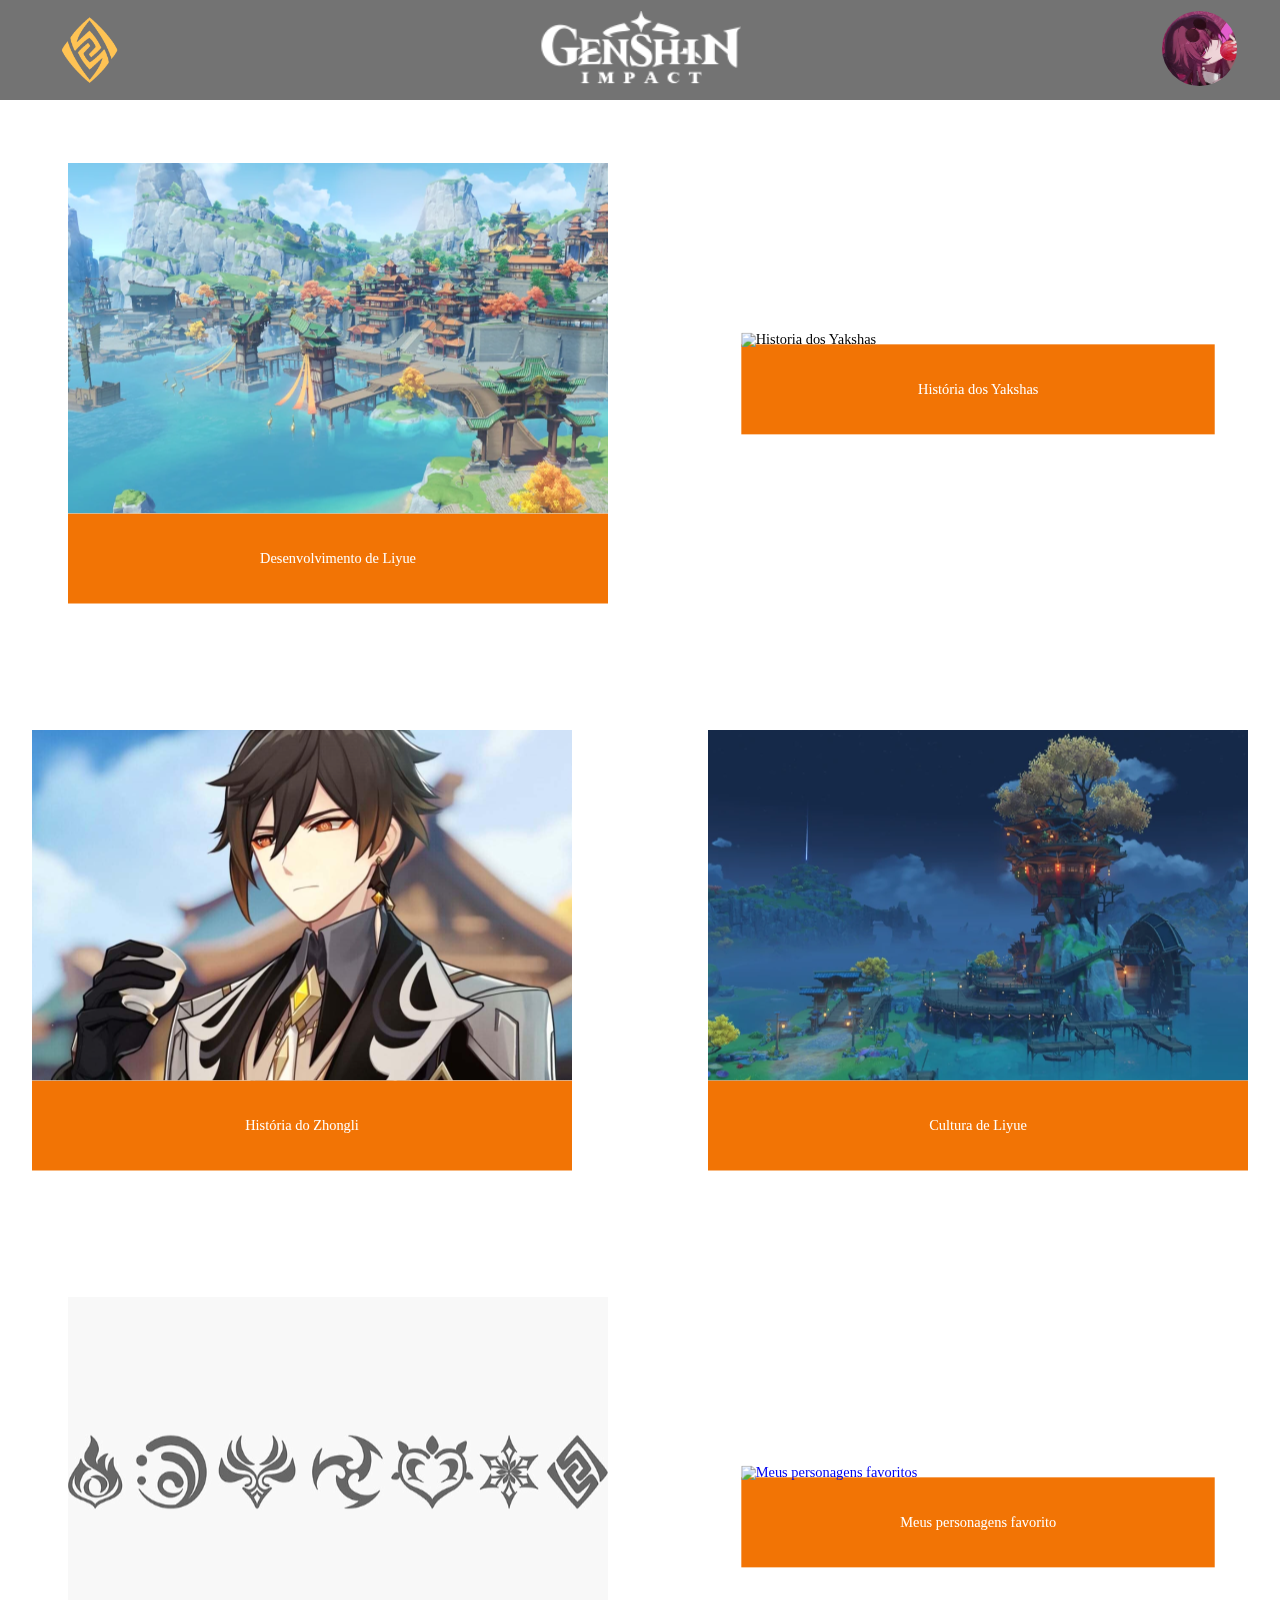
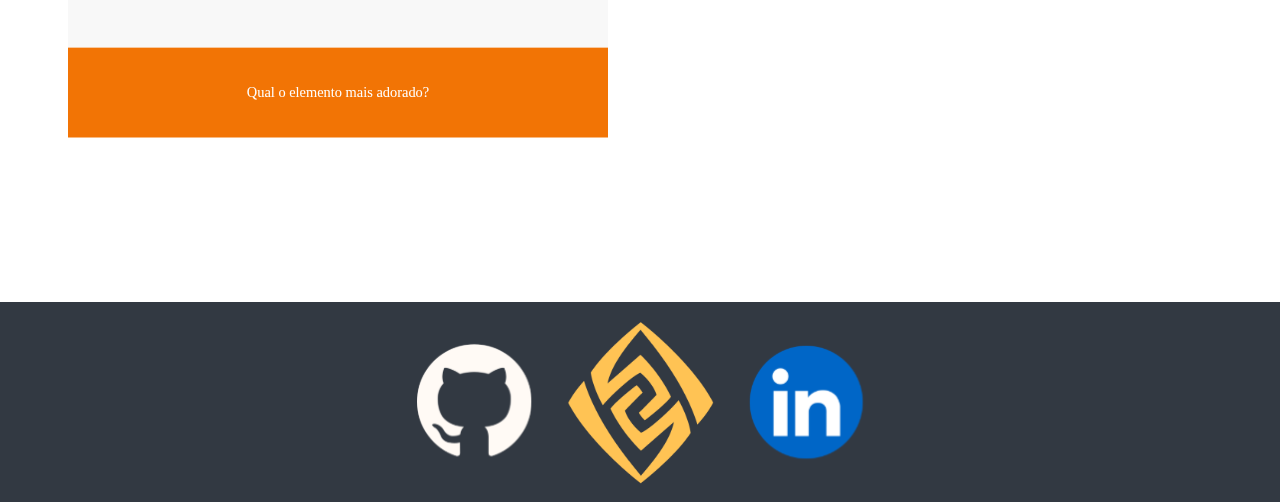
==== web-data-viz/public/index.html @ 5c1c45b5 "integrando a web-data-viz" ====
<!DOCTYPE html>
<html lang="pt-br">

<head>
    <meta charset="UTF-8">
    <meta http-equiv="X-UA-Compatible" content="IE=edge">
    <meta name="viewport" content="width=device-width, initial-scale=1.0">
    <title>Seja Bem-vindo</title>
    <link rel="stylesheet" href="css/Reset.css">
    <link rel="stylesheet" href="css/home.css">
    <script src="js/sessao.js"></script>
</head>

<body onload="selecao()">
    <nav class="headerpai">
        <div class="headerfilho">
            <img src="src/img/elementos brancos/elemento Geo.png" alt="Elemento Geo" class="hf1">
            <img src="src/img/outros/Logo genshin.png " alt="Logo Genshin Impact" class="hf2">
            <a href="login.html" id="login"><img src="src/img/outros/profile pic.webp" alt="Imagem da conta do Usuario"
                    class="hf3"></a>
        </div>
    </nav>

    <div class="primeiraLinha">
        <div class="quadrado q1" id="quadradoQ1">
            <img src="src/img/imagens_home/Quadrado1.svg" alt="Porto de Liyue">
            <div class="texto_quadrado">
                <h1>Desenvolvimento de Liyue</h1>
            </div>
        </div>


        <div class="quadrado q2" id="quadradoQ2">
            <img src="src/img/imagens_home/Quadrado2.svg" alt="Historia dos Yakshas">
            <div class="texto_quadrado">
                <h1>História dos Yakshas</h1>
            </div>
        </div>
    </div>

    <div class="segundaLinha">
        <div class="quadrado q3" id="quadradoQ3">
            <img src="src/img/imagens_home/Quadrado3.svg" alt="História do Zhongli">
            <div class="texto_quadrado">
                <h1>História do Zhongli</h1>
            </div>
        </div>


        <div class="quadrado q4" id="quadradoQ4">
            <img src="src/img/imagens_home/Quadrado4.svg" alt="Cultura de Liyue">
            <div class="texto_quadrado">
                <h1>Cultura de Liyue</h1>
            </div>
        </div>
    </div>

    <div class="terceiraLinha">
        <div class="quadrado q5">
            <img src="src/img/imagens_home/Quadrado5.svg" alt="Elementos do genshin">
            <div class="texto_quadrado">
                <h1>Qual o elemento mais adorado?</h1>
            </div>
        </div>


        <div class="quadrado q6">
            <a href="Pagina de personagens.html">
                <img src="src/img/imagens_home/Quadrado6.svg" alt="Meus personagens favoritos">
                <div class="texto_quadrado">
                    <h1>Meus personagens favorito</h1>
                </div>
            </a>
        </div>
    </div>

    <footer>
        <a href="https://github.com/LucasCanuto4874/Blog_de_Liyue"><img src="src/img/outros/logo github.svg"
                alt="github"></a>
        <img src="src/img/elementos brancos/elemento Geo.png" alt="Elemento Geo" class="geoimgfooter">
        <img src="src/img/outros/logo likedin.svg" alt="likedin">
    </footer>

    <script src="js/publi.js"></script>
</body>

</html>
---- web-data-viz/public/css/home.css ----
@font-face {
    font-family: sdk;
    src: url(../src/font/ja-jp.ttf);
}

@font-face {
    font-family: josefin;
    src: url(../src/font/JosefinSans-VariableFont_wght.ttf);
}

:root {
    --azul_33_brilho: #274E81;
    --azul_principal: #1B3659;
    --branco: #ffffff;
    --azul_13_saturacao: #323942;
    --vermelho_58_brilho: #FB2D2D;
    --azul_login: #00AEE5;
    --cinza: #A8A8A8;
    --laranja_76_saturação: #D9761E;
    --laranja_principal: #F27405;
}

body,
html {
    margin: 0;
    padding: 0;
    height: 100%;
}

body {
    background-image: url(../src/img/imagens_home/fundo_home.svg);
    background-repeat: no-repeat;
    background-size: cover;
}

/* Css do Header */
.headerpai {
    background-color: rgb(0, 0, 0, 0.55);
    height: 100px;
    width: 100%;
}

.headerfilho {
    display: flex;
    justify-content: space-between;
    align-items: center;
    height: 100%;
    width: 100%;
}

.headerfilho .hf1 {
    width: 59px;
    height: 68px;
    margin-left: 60px;
}

.headerfilho .hf2 {
    align-self: center;
    width: fit-content;
    height: 78px;
}

.headerfilho .hf3 {
    width: fit-content;
    height: 75px;
    border-radius: 100%;
    margin-right: 43px;
}

/* Fim do Css do Header */


/* Css dos cards */

.primeiraLinha{
    display: flex;
    justify-content: center;
    align-items: center;
}
/* segunda linha dos cards */
.segundaLinha{
    display: flex;
    justify-content: center;
    align-items: center;
}
/* terceira linha dos cards */
.terceiraLinha{
    display: flex;
    justify-content: center;
    align-items: center;
}
a{
    text-decoration: none;
}

/* css dos cards */
.quadrado{
    width: 600px;
    height: fit-content;
    margin: 3%;
    transition: 0.6s;
    cursor: pointer;
    transform: scale(0.9);
}
.texto_quadrado{
    width: 100%;
    height: 100px;
    background-color: var(--laranja_principal);
    display: flex;
    justify-content: center;
    align-items: center;
    margin-top: -3px;
}
.texto_quadrado h1{
    color: var(--branco);
    font-family: sdk;
}
/* Animação dos quadrado */

.primeiraLinha .q1:hover{
    transform: scale(1);
}
.primeiraLinha .q2:hover{
    transform: scale(1);
}   
.segundaLinha .q3:hover{
    transform: scale(1);
}   
.segundaLinha .q4:hover{
    transform: scale(1);
}
.terceiraLinha .q5:hover{
    transform: scale(1);
}    
.terceiraLinha .q6:hover{
    transform: scale(1);
}       

/* css do footer */
footer {
    display: flex;
    justify-content: center;
    align-items: center;
    width: 100%;
    height: 200px;
    background: var(--azul_13_saturacao);
    margin-top: 102px;
}

footer .geoimgfooter {
    height: 167px;
    width: 153px;
}

footer img {
    padding: 16px;
}

footer a {
    text-decoration: none;
}
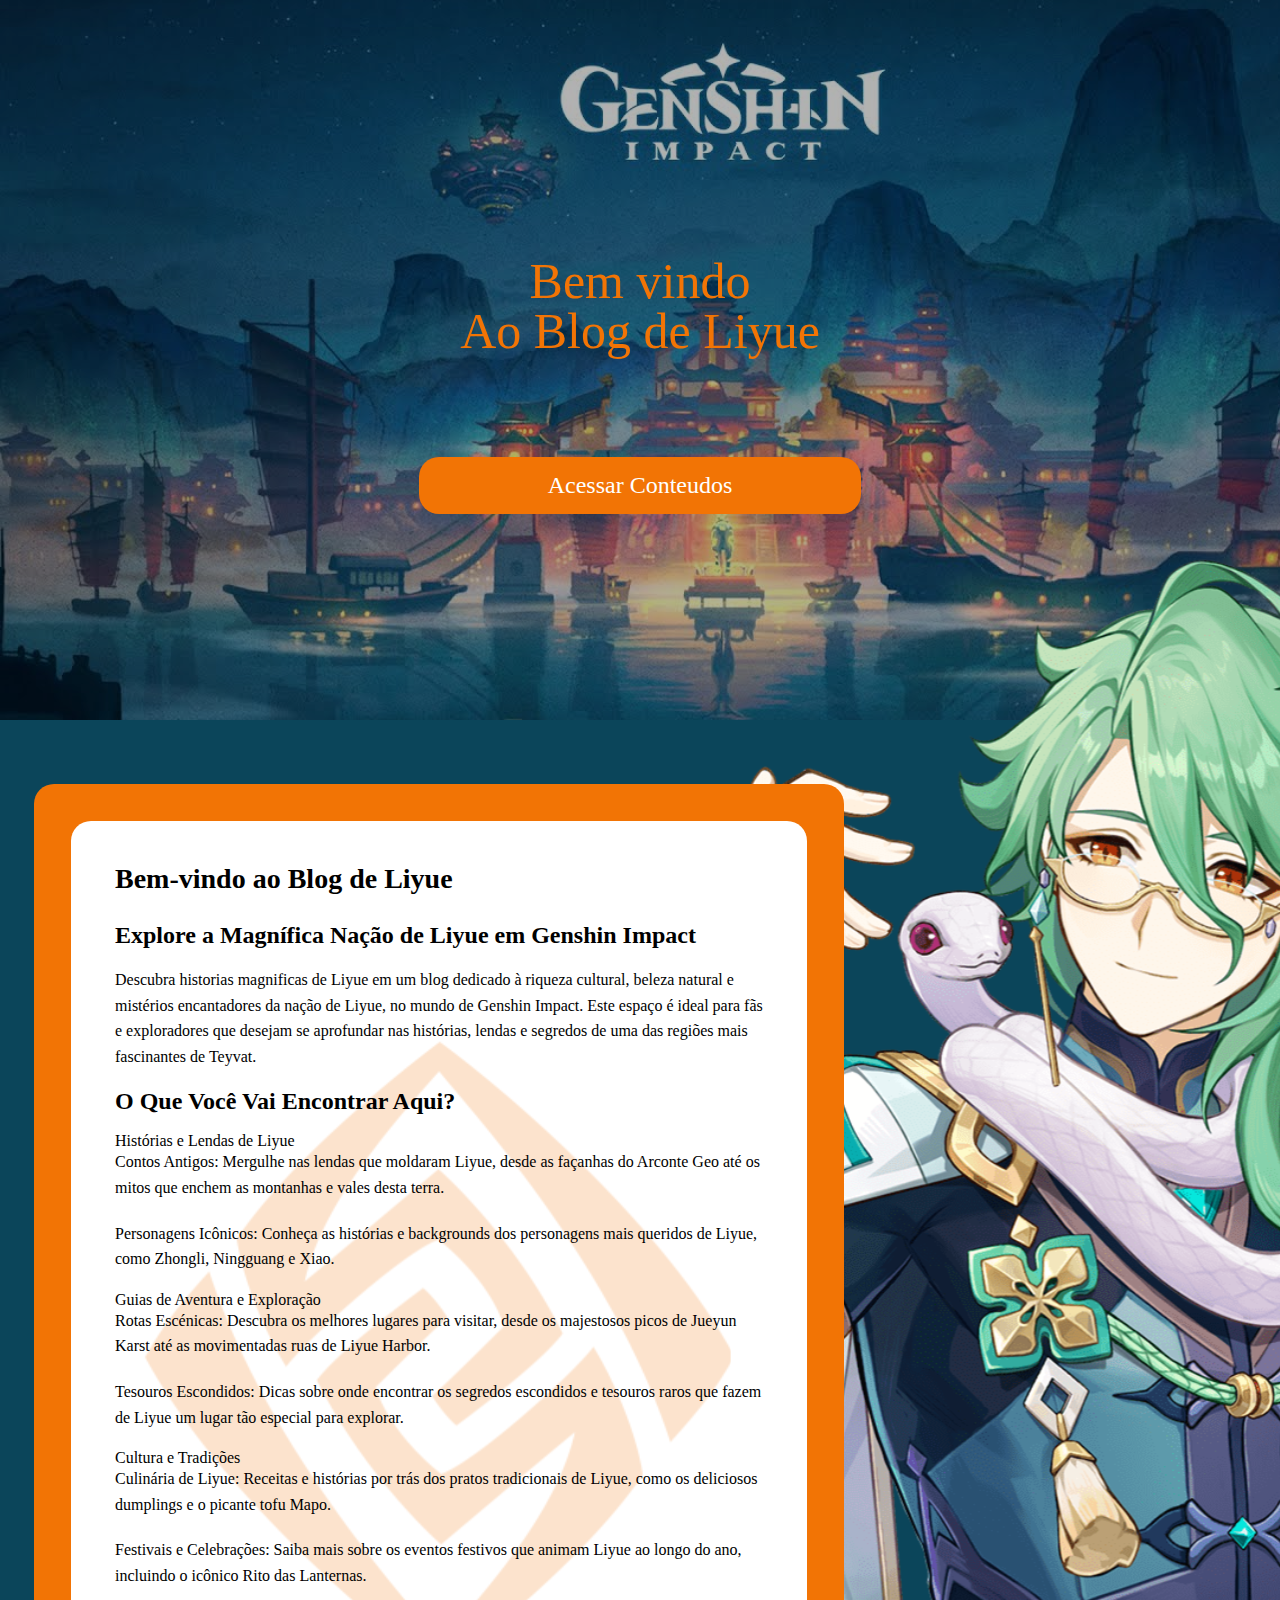
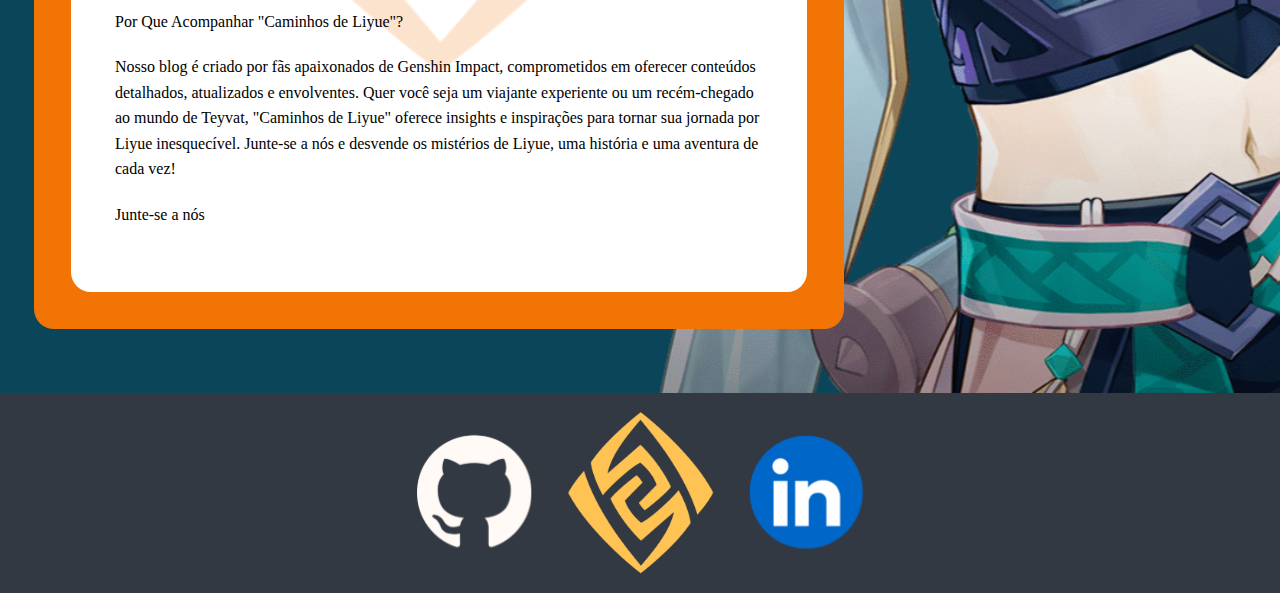
==== commit 007f36a7: "Adicionando a pagina de apresentação juntamente com a sua estilização, estilizando os toques finais," ====
--- a/web-data-viz/public/index.html
+++ b/web-data-viz/public/index.html
@@ -3,75 +3,74 @@
 
 <head>
     <meta charset="UTF-8">
-    <meta http-equiv="X-UA-Compatible" content="IE=edge">
     <meta name="viewport" content="width=device-width, initial-scale=1.0">
-    <title>Seja Bem-vindo</title>
     <link rel="stylesheet" href="css/Reset.css">
-    <link rel="stylesheet" href="css/home.css">
-    <script src="js/sessao.js"></script>
+    <link rel="stylesheet" href="css/index.css">
+    <title>Bem vindo Ao Blog de Liyue!</title>
 </head>
 
-<body onload="selecao()">
-    <nav class="headerpai">
-        <div class="headerfilho">
-            <img src="src/img/elementos brancos/elemento Geo.png" alt="Elemento Geo" class="hf1">
-            <img src="src/img/outros/Logo genshin.png " alt="Logo Genshin Impact" class="hf2">
-            <a href="login.html" id="login"><img src="src/img/outros/profile pic.webp" alt="Imagem da conta do Usuario"
-                    class="hf3"></a>
-        </div>
-    </nav>
+<body>
 
-    <div class="primeiraLinha">
-        <div class="quadrado q1" id="quadradoQ1">
-            <img src="src/img/imagens_home/Quadrado1.svg" alt="Porto de Liyue">
-            <div class="texto_quadrado">
-                <h1>Desenvolvimento de Liyue</h1>
-            </div>
-        </div>
-
-
-        <div class="quadrado q2" id="quadradoQ2">
-            <img src="src/img/imagens_home/Quadrado2.svg" alt="Historia dos Yakshas">
-            <div class="texto_quadrado">
-                <h1>História dos Yakshas</h1>
+    <div class="imgbanner">
+        <div class="textpai">
+            <div class="textPrincipal">
+                <h1>Bem vindo <br> Ao Blog de Liyue</h1>
+                <button onclick="window.location.href='conteudos.html'">Acessar Conteudos</button>
             </div>
         </div>
     </div>
 
-    <div class="segundaLinha">
-        <div class="quadrado q3" id="quadradoQ3">
-            <img src="src/img/imagens_home/Quadrado3.svg" alt="História do Zhongli">
-            <div class="texto_quadrado">
-                <h1>História do Zhongli</h1>
+    <div class="conteudoPai">
+        <div class="qLaranja">
+            <div class="qBranco">
+                <h1 class="titulo">Bem-vindo ao Blog de Liyue</h1>
+
+      
+                    <p class="tituloSection">Explore a Magnífica Nação de Liyue em Genshin Impact</p>
+                    <p class="paragrafo">Descubra historias magnificas de Liyue em um blog dedicado à riqueza cultural,
+                        beleza natural e mistérios encantadores da nação de Liyue, no mundo de Genshin Impact. Este
+                        espaço é ideal para fãs e exploradores que desejam se aprofundar nas histórias, lendas e
+                        segredos de uma das regiões mais fascinantes de Teyvat.</p>
+             
+
+               
+                    <p class="tituloSection">O Que Você Vai Encontrar Aqui?</p>
+                    <div class="subSection">
+                        <p>Histórias e Lendas de Liyue</p>
+                        <p class="paragrafo">Contos Antigos: Mergulhe nas lendas que moldaram Liyue, desde as façanhas
+                            do Arconte Geo até os mitos que enchem as montanhas e vales desta terra.</p>
+                        <p class="paragrafo">Personagens Icônicos: Conheça as histórias e backgrounds dos personagens
+                            mais queridos de Liyue, como <span>Zhongli</span>, <span>Ningguang</span> e <span>Xiao</span>.</p>
+                    </div>
+
+                    <div class="subSection">
+                        <p>Guias de Aventura e Exploração</p>
+                        <p class="paragrafo">Rotas Escénicas: Descubra os melhores lugares para visitar, desde os
+                            majestosos picos de Jueyun Karst até as movimentadas ruas de Liyue Harbor.</p>
+                        <p class="paragrafo">Tesouros Escondidos: Dicas sobre onde encontrar os segredos escondidos e
+                            tesouros raros que fazem de Liyue um lugar tão especial para explorar.</p>
+                    </div>
+
+                    <div class="subSection">
+                        <p>Cultura e Tradições</p>
+                        <p class="paragrafo">Culinária de Liyue: Receitas e histórias por trás dos pratos tradicionais
+                            de Liyue, como os deliciosos dumplings e o picante tofu Mapo.</p>
+                        <p class="paragrafo">Festivais e Celebrações: Saiba mais sobre os eventos festivos que animam
+                            Liyue ao longo do ano, incluindo o icônico Rito das Lanternas.</p>
+                    </div>
+               
+
+                <p class="paragrafo">Por Que Acompanhar <span>"Caminhos de Liyue"</span>?</p>
+                <p class="paragrafo">Nosso blog é criado por fãs apaixonados de Genshin Impact, comprometidos em
+                    oferecer conteúdos detalhados, atualizados e envolventes. Quer você seja um viajante experiente ou
+                    um recém-chegado ao mundo de Teyvat, <span>"Caminhos de Liyue"</span> oferece insights
+                    e inspirações para tornar sua jornada por Liyue inesquecível. Junte-se a nós e desvende os mistérios
+                    de Liyue, uma história e uma aventura de cada vez!</p>
+
+                <p class="paragrafo">Junte-se a nós</p>
             </div>
         </div>
-
-
-        <div class="quadrado q4" id="quadradoQ4">
-            <img src="src/img/imagens_home/Quadrado4.svg" alt="Cultura de Liyue">
-            <div class="texto_quadrado">
-                <h1>Cultura de Liyue</h1>
-            </div>
-        </div>
-    </div>
-
-    <div class="terceiraLinha">
-        <div class="quadrado q5">
-            <img src="src/img/imagens_home/Quadrado5.svg" alt="Elementos do genshin">
-            <div class="texto_quadrado">
-                <h1>Qual o elemento mais adorado?</h1>
-            </div>
-        </div>
-
-
-        <div class="quadrado q6">
-            <a href="Pagina de personagens.html">
-                <img src="src/img/imagens_home/Quadrado6.svg" alt="Meus personagens favoritos">
-                <div class="texto_quadrado">
-                    <h1>Meus personagens favorito</h1>
-                </div>
-            </a>
-        </div>
+        <img src="src/img/imagens_home/Baizhu_home.svg" alt="Imagem do Bhaizu muito grande">
     </div>
 
     <footer>
@@ -80,8 +79,6 @@
         <img src="src/img/elementos brancos/elemento Geo.png" alt="Elemento Geo" class="geoimgfooter">
         <img src="src/img/outros/logo likedin.svg" alt="likedin">
     </footer>
-
-    <script src="js/publi.js"></script>
 </body>
 
 </html>--- a/web-data-viz/public/css/index.css
+++ b/web-data-viz/public/css/index.css
@@ -0,0 +1,163 @@
+@font-face {
+    font-family: sdk;
+    src: url(../src/font/ja-jp.ttf);
+}
+
+@font-face {
+    font-family: josefin;
+    src: url(../src/font/JosefinSans-VariableFont_wght.ttf);
+}
+
+:root {
+    --azul_33_brilho: #274E81;
+    --azul_principal: #1B3659;
+    --branco: #ffffff;
+    --azul_13_saturacao: #323942;
+    --vermelho_58_brilho: #FB2D2D;
+    --azul_login: #00AEE5;
+    --cinza: #A8A8A8;
+    --laranja_76_saturação: #D9761E;
+    --laranja_principal: #F27405;
+}
+
+body,
+html {
+    margin: 0;
+    padding: 0;
+    height: 100%;
+    width: 100%;
+}
+body::-webkit-scrollbar{
+    width: 10px;
+}
+body::-webkit-scrollbar-track {
+    background: var(--azul_principal);
+}
+
+body::-webkit-scrollbar-thumb {
+    background-color: var(--laranja_76_saturação);
+    border-radius: 20px;
+}
+.imgbanner{
+    height: 720px;
+    width: 100%;
+    background-image: url(../src/img/imagens_home/Plano\ de\ fundo\ header.svg);
+    background-repeat: no-repeat;
+    background-size: cover;
+}
+.textpai{
+    display: flex;
+    justify-content: center;
+    align-items: center;
+    height: 720px;
+}
+.textPrincipal{
+    display: flex;
+    justify-content: center;
+    align-items: center;
+    flex-direction: column;
+    text-align: center;
+    margin-top: 50px;
+}
+.textPrincipal h1{
+    color: var(--laranja_principal);
+    font-size: 50px;
+    height: fit-content;
+    font-family: sdk;
+}
+.textPrincipal button{
+    width: 442px;
+    height: fit-content;
+    font-size: 24px;
+    background-color: var(--laranja_principal);
+    color: var(--branco);
+    padding: 15px;
+    border: none;
+    font-family: sdk;
+    border-radius: 20px;
+    margin-top: 101px;
+    cursor: pointer;
+    transition: 0.5s;
+    z-index: 3;
+}
+.textPrincipal button:hover{
+    transform: scale(1.07);
+}
+.qLaranja{
+    width: 810px;
+    height: fit-content;
+    background-color: var(--laranja_principal);
+    border-radius: 20px;
+    display: flex;
+    justify-content: center;
+    align-items: center;
+    margin-top: 64px;
+    margin-left: 34px;
+    margin-bottom: 64px;
+    z-index: 2;
+}
+.qBranco{
+    width: 734px;
+    height: fit-content;
+    margin: 37px;
+    background-color: var(--branco);
+    border-radius: 20px;
+    font-family: sdk;
+    padding: 44px;
+    background-image: url(../src/img/imagens_home/elemento\ geo\ laranja.svg);
+    background-repeat: no-repeat;
+    background-position: center;
+}
+.titulo {
+    font-size: 28px;
+    font-weight: bold;
+    color: black;
+    margin-bottom: 30px;
+}
+.tituloSection {
+    font-size: 24px;
+    font-weight: bold;
+    color: black;
+    margin-bottom: 20px;
+}
+.paragrafo {
+    margin-bottom: 20px;
+    line-height: 1.6;
+}
+.conteudoPai{
+    width: 100%;
+    display: flex;
+    background-color: #0B455A;
+}
+.conteudoPai img{
+    height: auto;
+    object-fit: cover;
+    margin-top: -290px;
+    margin-left: -238px;
+    z-index: 1;
+}
+
+
+/* css do footer */
+footer {
+    display: flex;
+    justify-content: center;
+    align-items: center;
+    width: 100%;
+    height: 200px;
+    background: var(--azul_13_saturacao);
+    margin-top: 20;
+}
+
+footer .geoimgfooter {
+    height: 167px;
+    width: 153px;
+}
+
+footer img {
+    padding: 16px;
+}
+
+footer a {
+    text-decoration: none;
+}